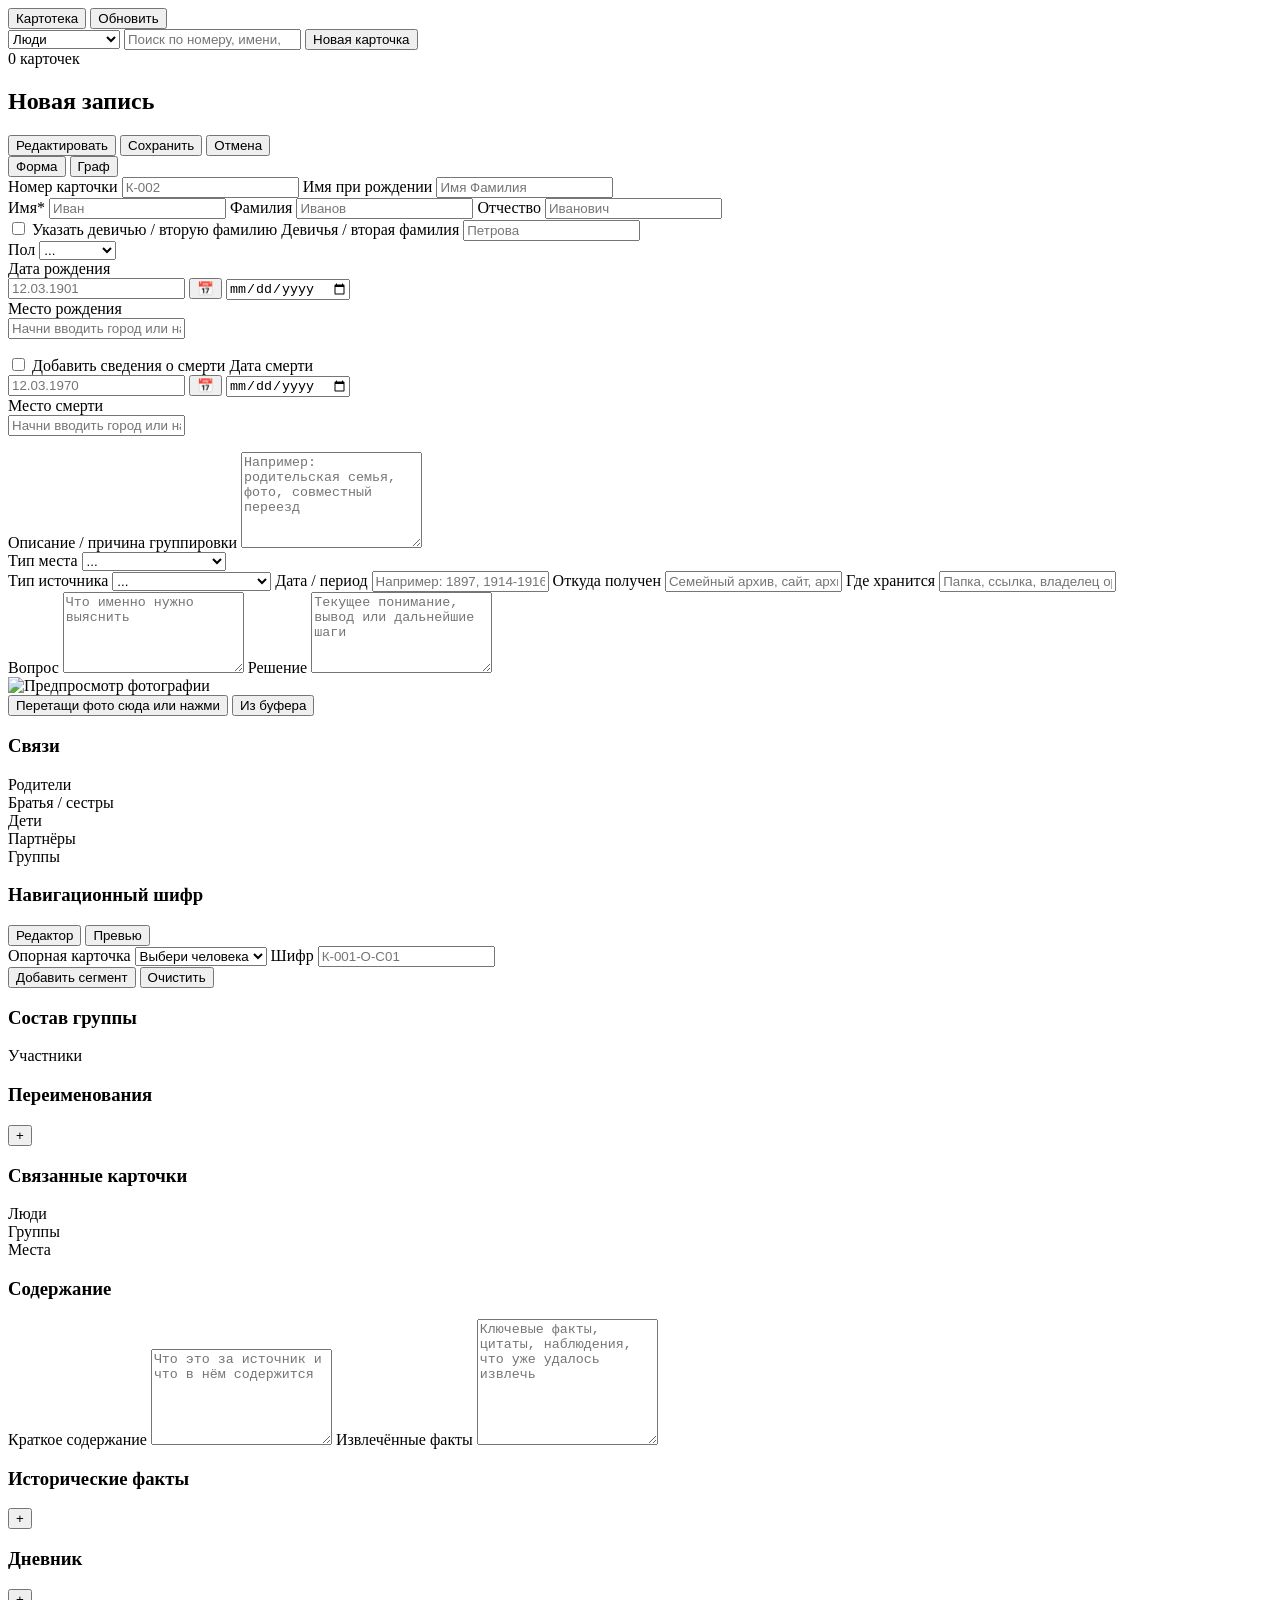
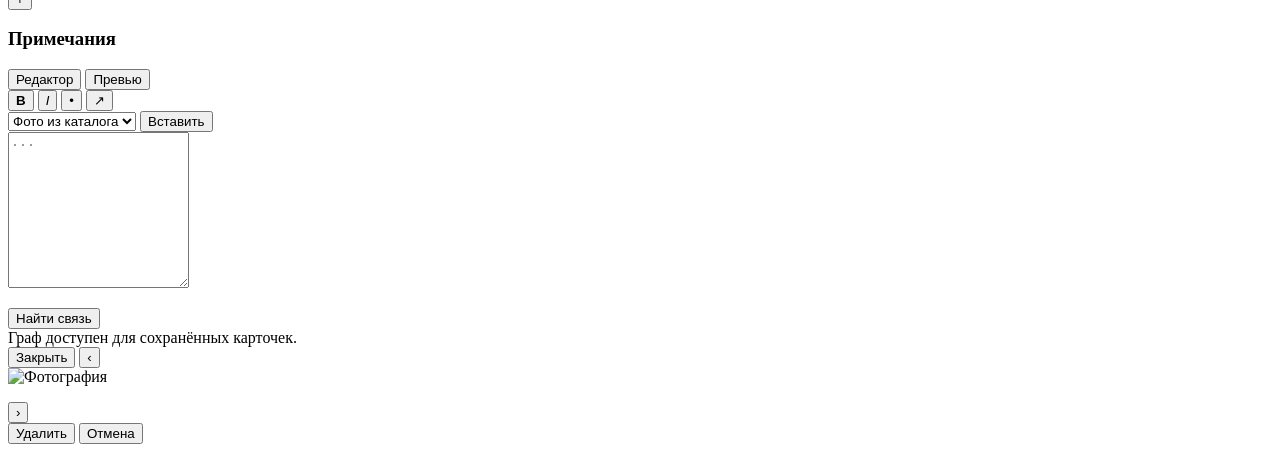
==== static/index.html @ 5f5a1e51 "refactor(server): split monolith into server package, rename gui to static, add pipenv Split the 318" ====
<!DOCTYPE html>
<html lang="ru">
  <head>
    <meta charset="UTF-8" />
    <meta name="viewport" content="width=device-width, initial-scale=1.0" />
    <title>Family Tree GUI</title>
    <link rel="stylesheet" href="/styles.css" />
  </head>
  <body>
    <main class="workspace">
      <aside class="sidebar">
        <div class="sidebar-header">
          <button class="sidebar-title" id="home-button" type="button">Картотека</button>
          <button class="button button-secondary small" id="refresh-button" type="button">Обновить</button>
        </div>

        <div class="sidebar-toolbar">
          <label class="search-field search-field-select">
            <select id="card-filter-select" aria-label="Фильтр карточек">
              <option value="person" selected>Люди</option>
              <option value="all">Все карточки</option>
              <option value="group">Группы</option>
              <option value="place">Места</option>
              <option value="source">Источники</option>
              <option value="research">Исследования</option>
            </select>
          </label>
          <label class="search-field">
            <input id="search-input" type="search" placeholder="Поиск по номеру, имени, пути" />
          </label>
          <button class="button button-primary" id="new-card-button" type="button">Новая карточка</button>
        </div>

        <div class="sidebar-count" id="card-count">0 карточек</div>

        <ul id="card-list" class="nav-list"></ul>
      </aside>

      <section class="editor">
        <div class="editor-topbar">
          <h2 id="mode-title">Новая запись</h2>
          <div class="topbar-controls">
            <button class="button button-secondary is-hidden" id="edit-button" type="button">Редактировать</button>
            <button class="button button-primary" id="submit-button" type="submit" form="card-form">Сохранить</button>
            <button class="button button-secondary small" id="cancel-button" type="button">Отмена</button>
            <div class="segmented" role="tablist" aria-label="Режим просмотра карточки">
              <button class="segmented-button is-active" data-editor-view="form" type="button">Форма</button>
              <button class="segmented-button" data-editor-view="graph" type="button">Граф</button>
            </div>
          </div>
        </div>

        <section class="editor-panel" id="form-panel">
          <form id="card-form" class="card-form">
            <input type="hidden" name="cardType" value="person" />
            <input type="hidden" name="editDirectory" value="" />
            <input type="hidden" name="mainPhoto" value="" />

            <section class="form-block form-block-hero">
              <div class="hero-grid">
                <div class="hero-main">
                  <div class="form-row form-row-primary">
                    <label class="field field-muted card-number-field">
                      <span>Номер карточки</span>
                      <input name="cardNumber" placeholder="К-002" required />
                    </label>
                    <label class="field wide" id="primary-name-field">
                      <span id="primary-name-label">Имя при рождении</span>
                      <input name="primaryName" placeholder="Имя Фамилия" />
                    </label>
                  </div>

                  <div class="form-row person-name-fields" data-type-section="person">
                    <label class="field">
                      <span>Имя*</span>
                      <input name="givenName" placeholder="Иван" />
                    </label>
                    <label class="field">
                      <span>Фамилия</span>
                      <input name="surname" placeholder="Иванов" />
                    </label>
                    <label class="field">
                      <span>Отчество</span>
                      <input name="patronymic" placeholder="Иванович" />
                    </label>
                  </div>

                  <div class="person-maiden-block" data-type-section="person">
                    <label class="checkbox-field">
                      <input type="checkbox" id="maiden-toggle" />
                      <span>Указать девичью / вторую фамилию</span>
                    </label>
                    <label class="field is-hidden" id="maiden-name-field">
                      <span>Девичья / вторая фамилия</span>
                      <input name="maidenName" placeholder="Петрова" />
                    </label>
                  </div>

                  <label class="field">
                    <span>Пол</span>
                    <select name="sex">
                      <option value="">...</option>
                      <option value="мужской">Мужской</option>
                      <option value="женский">Женский</option>
                    </select>
                  </label>

                  <div class="hero-person-fields" data-type-section="person">
                    <label class="field">
                      <span>Дата рождения</span>
                      <div class="date-field" data-date-field>
                        <input name="birthDate" class="date-text-input" placeholder="12.03.1901" inputmode="numeric" autocomplete="off" />
                        <button type="button" class="date-calendar-button" data-date-picker="birthDate" aria-label="Выбрать дату в календаре" title="Календарь">📅</button>
                        <input type="date" class="date-native-input" data-date-native="birthDate" tabindex="-1" aria-hidden="true" />
                      </div>
                    </label>

                    <label class="field">
                      <span>Место рождения</span>
                      <div class="place-field-stack">
                        <input name="birthPlace" type="hidden" />
                        <div class="place-reference-slot" data-place-reference="birthPlace"></div>
                        <div class="place-combobox" data-place-combobox="birthPlace">
                          <input
                            type="text"
                            class="place-search-input"
                            data-place-search="birthPlace"
                            placeholder="Начни вводить город или название места"
                            autocomplete="off"
                          />
                          <div class="place-suggest-hint" data-place-hint="birthPlace"></div>
                          <ul class="place-suggestions is-hidden" data-place-suggestions="birthPlace"></ul>
                        </div>
                      </div>
                    </label>
                    <div class="person-death-block" data-type-section="person">
                      <label class="checkbox-field">
                        <input type="checkbox" id="death-toggle" />
                        <span>Добавить сведения о смерти</span>
                      </label>
                      <label class="field is-hidden" id="death-date-field">
                        <span>Дата смерти</span>
                        <div class="date-field" data-date-field>
                          <input name="deathDate" class="date-text-input" placeholder="12.03.1970" inputmode="numeric" autocomplete="off" />
                          <button type="button" class="date-calendar-button" data-date-picker="deathDate" aria-label="Выбрать дату в календаре" title="Календарь">📅</button>
                          <input type="date" class="date-native-input" data-date-native="deathDate" tabindex="-1" aria-hidden="true" />
                        </div>
                      </label>
                      <label class="field is-hidden" id="death-place-field">
                        <span>Место смерти</span>
                        <div class="place-field-stack">
                          <input name="deathPlace" type="hidden" />
                          <div class="place-reference-slot" data-place-reference="deathPlace"></div>
                          <div class="place-combobox" data-place-combobox="deathPlace">
                            <input
                              type="text"
                              class="place-search-input"
                              data-place-search="deathPlace"
                              placeholder="Начни вводить город или название места"
                              autocomplete="off"
                            />
                            <div class="place-suggest-hint" data-place-hint="deathPlace"></div>
                            <ul class="place-suggestions is-hidden" data-place-suggestions="deathPlace"></ul>
                          </div>
                        </div>
                      </label>
                    </div>
                  </div>

                  <div class="hero-group-fields is-hidden" data-type-section="group">
                    <label class="field">
                      <span>Описание / причина группировки</span>
                      <textarea
                        name="groupDescription"
                        rows="6"
                        placeholder="Например: родительская семья, фото, совместный переезд"
                      ></textarea>
                    </label>
                  </div>

                  <div class="hero-place-fields is-hidden" data-type-section="place">
                    <label class="field">
                      <span>Тип места</span>
                      <select name="placeType">
                        <option value="">...</option>
                        <option value="Населённый пункт">Населённый пункт</option>
                        <option value="Учебное заведение">Учебное заведение</option>
                        <option value="Место работы">Место работы</option>
                      </select>
                    </label>
                  </div>

                  <div class="hero-source-fields is-hidden" data-type-section="source">
                    <label class="field">
                      <span>Тип источника</span>
                      <select name="sourceType">
                        <option value="">...</option>
                        <option value="Документ">Документ</option>
                        <option value="Фотография">Фотография</option>
                        <option value="Ссылка">Ссылка</option>
                        <option value="Устное свидетельство">Устное свидетельство</option>
                        <option value="Архивная запись">Архивная запись</option>
                      </select>
                    </label>
                    <label class="field">
                      <span>Дата / период</span>
                      <input name="sourceDate" placeholder="Например: 1897, 1914-1916, около 1920" />
                    </label>
                    <label class="field">
                      <span>Откуда получен</span>
                      <input name="sourceOrigin" placeholder="Семейный архив, сайт, архив, устный рассказ" />
                    </label>
                    <label class="field">
                      <span>Где хранится</span>
                      <input name="sourceStorage" placeholder="Папка, ссылка, владелец оригинала, архивный шифр" />
                    </label>
                  </div>

                  <div class="hero-research-fields is-hidden" data-type-section="research">
                    <label class="field">
                      <span>Вопрос</span>
                      <textarea
                        name="researchQuestion"
                        rows="5"
                        placeholder="Что именно нужно выяснить"
                      ></textarea>
                    </label>
                    <label class="field">
                      <span>Решение</span>
                      <textarea
                        name="researchSolution"
                        rows="5"
                        placeholder="Текущее понимание, вывод или дальнейшие шаги"
                      ></textarea>
                    </label>
                  </div>
                </div>

                <div class="hero-photos" data-type-section="person,group,place,source">
                  <div class="photo-preview is-empty" id="photo-preview">
                    <img id="photo-preview-image" alt="Предпросмотр фотографии" />
                  </div>
                  <div class="photo-upload">
                    <input id="photo-file-input" type="file" accept="image/*" hidden multiple />
                    <div class="photo-upload-actions">
                      <button class="photo-dropzone" id="photo-dropzone" type="button">
                        <span id="photo-dropzone-text">Перетащи фото сюда или нажми</span>
                      </button>
                      <button class="button button-secondary small" id="photo-paste-button" type="button">Из буфера</button>
                    </div>
                    <div class="photo-gallery" id="photo-gallery"></div>
                  </div>
                </div>
              </div>
            </section>

            <section class="form-block" data-type-section="person">
              <div class="block-header">
                <h3>Связи</h3>
              </div>
              <div class="form-row">
                <label class="field">
                  <div class="field-head">
                    <span>Родители</span>
                    <div class="relation-picker" data-picker-target="parents" data-picker-type="person"></div>
                  </div>
                  <input type="hidden" name="parents" />
                  <div class="relation-list" data-relation-list="parents"></div>
                </label>
                <label class="field">
                  <div class="field-head">
                    <span>Братья / сестры</span>
                    <div class="relation-picker" data-picker-target="siblings" data-picker-type="person"></div>
                  </div>
                  <input type="hidden" name="siblings" />
                  <div class="relation-list" data-relation-list="siblings"></div>
                </label>
                <label class="field">
                  <div class="field-head">
                    <span>Дети</span>
                    <div class="relation-picker" data-picker-target="children" data-picker-type="person"></div>
                  </div>
                  <input type="hidden" name="children" />
                  <div class="relation-list" data-relation-list="children"></div>
                </label>
                <label class="field">
                  <div class="field-head">
                    <span>Партнёры</span>
                    <div class="relation-picker" data-picker-target="partners" data-picker-type="person"></div>
                  </div>
                  <input type="hidden" name="partners" />
                  <div class="relation-list" data-relation-list="partners"></div>
                </label>
                <label class="field">
                  <div class="field-head">
                    <span>Группы</span>
                    <div class="relation-picker" data-picker-target="groups" data-picker-type="group"></div>
                  </div>
                  <input type="hidden" name="groups" />
                  <div class="relation-list" data-relation-list="groups"></div>
                </label>
              </div>
            </section>

            <section class="form-block" data-type-section="person">
              <div class="block-header">
                <h3>Навигационный шифр</h3>
                <div class="segmented" role="tablist" aria-label="Режим навигационного шифра">
                  <button class="segmented-button is-active" data-nav-mode="edit" type="button">Редактор</button>
                  <button class="segmented-button" data-nav-mode="read" type="button">Превью</button>
                </div>
              </div>
              <div class="nav-code-read" id="navigation-code-read"></div>
              <div class="form-column is-hidden" id="navigation-code-compose">
                <label class="field">
                  <span>Опорная карточка</span>
                  <select id="navigation-code-anchor" class="picker-select">
                    <option value="">Выбери человека</option>
                  </select>
                </label>
                <label class="field">
                  <span>Шифр</span>
                  <input name="navigationCode" id="navigation-code-input" placeholder="К-001-О-С01" />
                </label>
                <div class="nav-code-editor" id="navigation-code-editor"></div>
                <div class="nav-code-actions">
                  <button class="button button-secondary small" id="nav-code-add-segment" type="button">Добавить сегмент</button>
                  <button class="button button-secondary small" id="nav-code-clear" type="button">Очистить</button>
                </div>
              </div>
            </section>

            <section class="form-block is-hidden" data-type-section="group">
              <div class="block-header">
                <h3>Состав группы</h3>
              </div>
              <div class="form-column">
                <label class="field">
                  <div class="field-head">
                    <span>Участники</span>
                    <div class="relation-picker" data-picker-target="participants" data-picker-type="person"></div>
                  </div>
                  <input type="hidden" name="participants" />
                  <div class="relation-list" data-relation-list="participants"></div>
                </label>
              </div>
            </section>

            <section class="form-block is-hidden" data-type-section="place">
              <div class="block-header">
                <h3>Переименования</h3>
                <button class="button button-secondary small icon-button" id="add-rename-button" type="button" aria-label="Добавить переименование">+</button>
              </div>
              <input type="hidden" name="renameHistory" value="[]" />
              <div class="facts-table" id="rename-table"></div>
            </section>

            <section class="form-block is-hidden" data-type-section="source">
              <div class="block-header">
                <h3>Связанные карточки</h3>
              </div>
              <div class="form-row">
                <label class="field">
                  <div class="field-head">
                    <span>Люди</span>
                    <div class="relation-picker" data-picker-target="sourcePeople" data-picker-type="person"></div>
                  </div>
                  <input type="hidden" name="sourcePeople" />
                  <div class="relation-list" data-relation-list="sourcePeople"></div>
                </label>
                <label class="field">
                  <div class="field-head">
                    <span>Группы</span>
                    <div class="relation-picker" data-picker-target="sourceGroups" data-picker-type="group"></div>
                  </div>
                  <input type="hidden" name="sourceGroups" />
                  <div class="relation-list" data-relation-list="sourceGroups"></div>
                </label>
                <label class="field">
                  <div class="field-head">
                    <span>Места</span>
                    <div class="relation-picker" data-picker-target="sourcePlaces" data-picker-type="place"></div>
                  </div>
                  <input type="hidden" name="sourcePlaces" />
                  <div class="relation-list" data-relation-list="sourcePlaces"></div>
                </label>
              </div>
            </section>

            <section class="form-block is-hidden" data-type-section="source">
              <div class="block-header">
                <h3>Содержание</h3>
              </div>
              <div class="form-column">
                <label class="field">
                  <span>Краткое содержание</span>
                  <textarea name="sourceSummary" rows="6" placeholder="Что это за источник и что в нём содержится"></textarea>
                </label>
                <label class="field">
                  <span>Извлечённые факты</span>
                  <textarea name="sourceExtracts" rows="8" placeholder="Ключевые факты, цитаты, наблюдения, что уже удалось извлечь"></textarea>
                </label>
              </div>
            </section>

            <section class="form-block" data-type-section="person,group">
              <div class="block-header">
                <h3>Исторические факты</h3>
                <button class="button button-secondary small icon-button" id="add-fact-button" type="button" aria-label="Добавить факт">+</button>
              </div>
              <input type="hidden" name="facts" value="[]" />
              <div class="facts-table" id="facts-table"></div>
            </section>

            <section class="form-block is-hidden" data-type-section="research">
              <div class="block-header">
                <h3>Дневник</h3>
                <button class="button button-secondary small icon-button" id="add-research-entry-button" type="button" aria-label="Добавить запись дневника">+</button>
              </div>
              <input type="hidden" name="researchJournal" value="[]" />
              <div class="facts-table" id="research-journal-table"></div>
            </section>

            <section class="form-block" data-type-section="person,group,place,source">
              <div class="block-header">
                <h3>Примечания</h3>
                <div class="segmented" role="tablist" aria-label="Режим примечаний">
                  <button class="segmented-button is-active" data-notes-mode="editor" type="button">Редактор</button>
                  <button class="segmented-button" data-notes-mode="preview" type="button">Превью</button>
                </div>
              </div>
              <div class="notes-toolbar is-hidden" id="notes-toolbar">
                <button class="button button-secondary small icon-button" id="notes-bold" type="button" aria-label="Жирный текст"><strong>B</strong></button>
                <button class="button button-secondary small icon-button" id="notes-italic" type="button" aria-label="Курсив"><em>I</em></button>
                <button class="button button-secondary small icon-button" id="notes-list" type="button" aria-label="Маркированный список">•</button>
                <button class="button button-secondary small icon-button" id="notes-link" type="button" aria-label="Ссылка">↗</button>
                <div class="notes-photo-tools">
                  <select id="notes-photo-select" class="picker-select is-empty">
                    <option value="">Фото из каталога</option>
                  </select>
                  <button class="button button-secondary small" id="notes-photo-insert" type="button">Вставить</button>
                </div>
              </div>
              <div class="notes-panel is-hidden" id="notes-editor-panel">
                <label class="field">
                  <textarea name="notes" id="notes-input" rows="10" placeholder="..." ></textarea>
                </label>
              </div>
              <div class="notes-preview" id="notes-preview"></div>
            </section>
            <p id="status" class="status" aria-live="polite"></p>
          </form>
        </section>

        <section class="editor-panel graph-panel is-hidden" id="graph-panel">
          <div class="graph-panel-actions">
            <button class="button button-primary" id="nav-lookup-open" type="button">Найти связь</button>
          </div>
          <div class="graph-canvas-wrap">
            <div class="graph-empty" id="graph-empty">Граф доступен для сохранённых карточек.</div>
            <div class="graph-canvas is-hidden" id="graph-canvas"></div>
          </div>
        </section>
      </section>
    </main>

    <div class="lightbox is-hidden" id="lightbox">
      <button class="lightbox-close" id="lightbox-close" type="button">Закрыть</button>
      <button class="lightbox-nav lightbox-prev" id="lightbox-prev" type="button">‹</button>
      <div class="lightbox-stage">
        <img id="lightbox-image" alt="Фотография" />
        <p class="lightbox-caption" id="lightbox-caption"></p>
      </div>
      <button class="lightbox-nav lightbox-next" id="lightbox-next" type="button">›</button>
    </div>

    <dialog class="type-dialog" id="new-card-type-dialog">
      <form method="dialog" class="type-dialog-card">
        <div class="type-dialog-head">
          <h3>Новая карточка</h3>
          <button class="button button-secondary small" type="submit" value="cancel">Отмена</button>
        </div>
        <p class="type-dialog-text">Выбери тип карточки для создания.</p>
        <div class="type-dialog-grid">
          <button class="type-dialog-option" type="submit" value="person">
            <span class="type-dialog-icon" aria-hidden="true">◉</span>
            <span>Человек</span>
          </button>
          <button class="type-dialog-option" type="submit" value="group">
            <span class="type-dialog-icon" aria-hidden="true">◎</span>
            <span>Группа</span>
          </button>
          <button class="type-dialog-option" type="submit" value="place">
            <span class="type-dialog-icon" aria-hidden="true">⌂</span>
            <span>Место</span>
          </button>
          <button class="type-dialog-option" type="submit" value="source">
            <span class="type-dialog-icon" aria-hidden="true">✦</span>
            <span>Источник</span>
          </button>
          <button class="type-dialog-option" type="submit" value="research">
            <span class="type-dialog-icon" aria-hidden="true">✎</span>
            <span>Исследование</span>
          </button>
        </div>
      </form>
    </dialog>

    <div class="context-menu is-hidden" id="card-context-menu" role="menu">
      <button class="context-menu-item context-menu-danger" type="button" data-context-action="delete" role="menuitem">Удалить</button>
      <button class="context-menu-item" type="button" data-context-action="cancel" role="menuitem">Отмена</button>
    </div>

    <dialog class="type-dialog" id="delete-card-dialog">
      <form method="dialog" class="type-dialog-card">
        <div class="type-dialog-head">
          <h3>Удаление карточки</h3>
        </div>
        <p class="type-dialog-text">Удалить карточку «<span id="delete-card-name"></span>»? Действие необратимо.</p>
        <div class="type-dialog-actions">
          <button class="button button-secondary" type="submit" value="cancel">Отмена</button>
          <button class="button button-danger" id="delete-card-confirm" type="submit" value="delete">Удалить</button>
        </div>
      </form>
    </dialog>

    <dialog class="type-dialog nav-lookup-dialog" id="nav-lookup-dialog">
      <div class="type-dialog-card nav-lookup-dialog-card">
        <div class="type-dialog-head nav-lookup-head">
          <div>
            <h3>Найти связь между людьми</h3>
            <p class="type-dialog-text">Выбери две карточки людей и посмотри маршрут между ними. Шифр остаётся вспомогательным представлением.</p>
          </div>
          <button class="button button-secondary small" id="nav-lookup-close" type="button">Закрыть</button>
        </div>
        <div class="graph-tool-row nav-lookup-row">
          <label class="field">
            <span>От карточки</span>
            <select id="nav-code-from" class="picker-select">
              <option value="">Выбери человека</option>
            </select>
          </label>
          <label class="field">
            <span>К карточке</span>
            <select id="nav-code-to" class="picker-select">
              <option value="">Выбери человека</option>
            </select>
          </label>
          <button class="button button-primary" id="nav-code-build" type="button">Построить</button>
        </div>
        <div class="graph-tool-results nav-lookup-results" id="nav-code-results">
          <p class="graph-tool-hint">Маршрут строится по текущим связям людей и не записывается в карточку.</p>
        </div>
      </div>
    </dialog>

    <!-- Сторонние библиотеки (UMD, создают глобальные переменные — грузятся до модулей GUI). -->
    <script src="/js/vendor/dagre.min.js" defer></script>

    <!-- Модули GUI. Порядок важен: dom-and-state.js создаёт общие переменные, main.js стартует приложение. -->
    <script src="/js/dom-and-state.js" defer></script>
    <script src="/js/navigation-code.js" defer></script>
    <script src="/js/helpers.js" defer></script>
    <script src="/js/navigation-lookup.js" defer></script>
    <script src="/js/facts-tables.js" defer></script>
    <script src="/js/graph.js" defer></script>
    <script src="/js/photos.js" defer></script>
    <script src="/js/editor.js" defer></script>
    <script src="/js/relations.js" defer></script>
    <script src="/js/card-actions.js" defer></script>
    <script src="/js/form-fields.js" defer></script>
    <script src="/js/main.js" defer></script>
  </body>
</html>
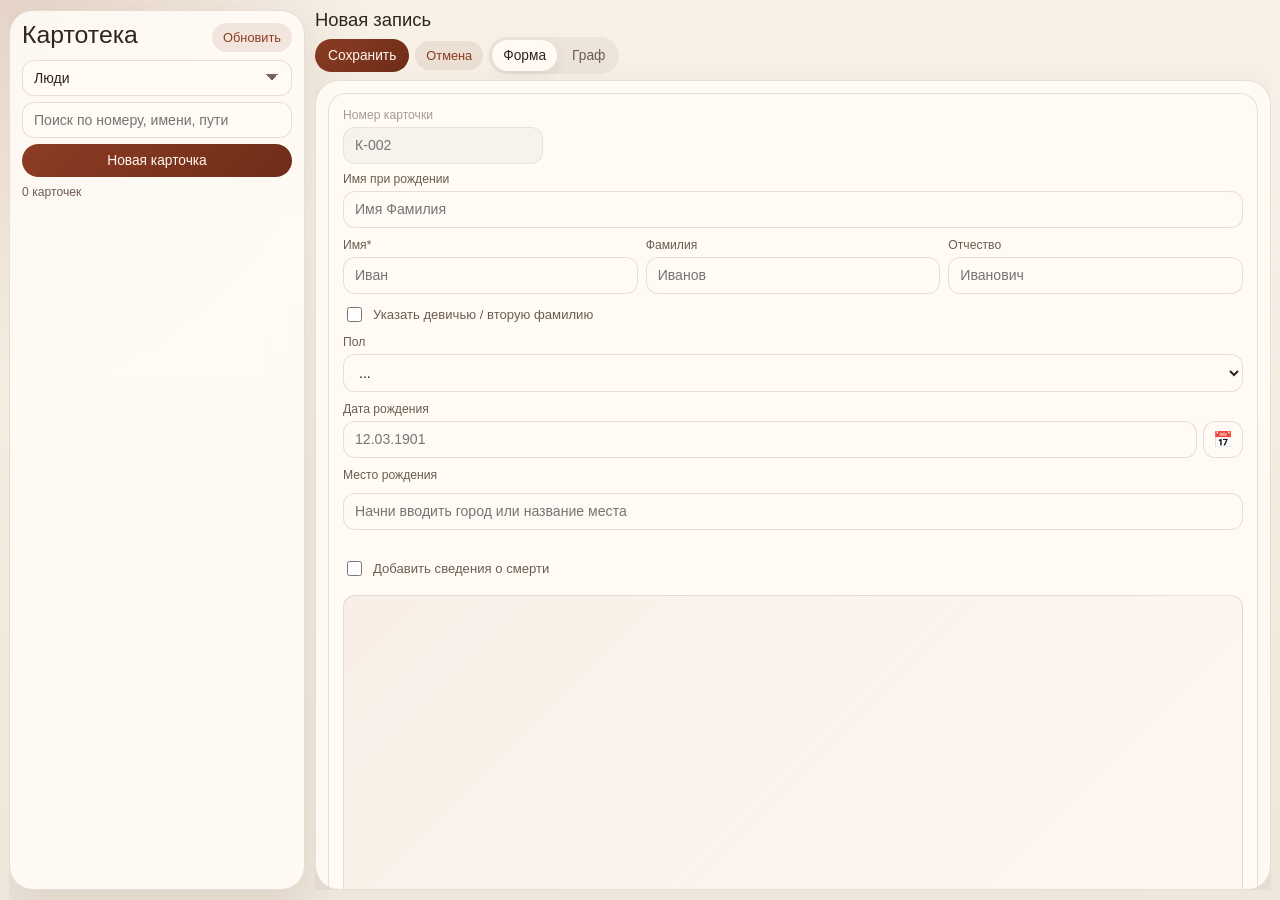
==== commit 0c01d005: "refactor(server): migrate web layer from stdlib http.server to FastAPI/uvicorn Replace the hand-roll" ====
--- a/static/index.html
+++ b/static/index.html
@@ -3,8 +3,9 @@
   <head>
     <meta charset="UTF-8" />
     <meta name="viewport" content="width=device-width, initial-scale=1.0" />
-    <title>Family Tree GUI</title>
-    <link rel="stylesheet" href="/styles.css" />
+    <title>Family Tree</title>
+    <link rel="stylesheet" href="styles.css" />
+    <link rel="icon" href="favicon.ico">
   </head>
   <body>
     <main class="workspace">
--- a/static/styles.css
+++ b/static/styles.css
@@ -0,0 +1,2270 @@
+:root {
+  --bg: #efe7dc;
+  --surface: rgba(255, 251, 245, 0.9);
+  --surface-strong: #fffaf3;
+  --text: #2f251f;
+  --muted: #6d5d50;
+  --line: rgba(83, 60, 44, 0.14);
+  --accent: #8c3c24;
+  --accent-strong: #6f2d18;
+  --accent-soft: rgba(140, 60, 36, 0.1);
+  --shadow: 0 18px 42px rgba(82, 54, 34, 0.11);
+  --radius-xl: 24px;
+  --radius-lg: 18px;
+  --radius-md: 12px;
+  --sans: "SF Pro Text", "Segoe UI", "Helvetica Neue", Helvetica, Arial, sans-serif;
+  --mono: "SFMono-Regular", Consolas, "Liberation Mono", Menlo, monospace;
+}
+
+* {
+  box-sizing: border-box;
+}
+
+html,
+body {
+  height: 100%;
+}
+
+body {
+  margin: 0;
+  min-height: 100dvh;
+  background:
+    radial-gradient(circle at top left, rgba(140, 60, 36, 0.16), transparent 24%),
+    linear-gradient(180deg, #f7f1e7 0%, var(--bg) 100%);
+  color: var(--text);
+  font-family: var(--sans);
+  scrollbar-gutter: stable;
+  overflow: hidden;
+}
+
+button,
+input,
+select,
+textarea {
+  font-family: inherit;
+}
+
+.sr-only {
+  position: absolute;
+  width: 1px;
+  height: 1px;
+  padding: 0;
+  margin: -1px;
+  overflow: hidden;
+  clip: rect(0, 0, 0, 0);
+  white-space: nowrap;
+  border: 0;
+}
+
+.workspace {
+  display: grid;
+  grid-template-columns: 340px minmax(0, 1fr);
+  align-items: stretch;
+  gap: 14px;
+  width: min(1480px, calc(100vw - 24px));
+  height: 100dvh;
+  min-height: 100dvh;
+  max-height: 100dvh;
+  margin: 0 auto;
+  padding: 10px 0;
+  overflow: hidden;
+}
+
+.sidebar,
+.editor-panel {
+  background: var(--surface);
+  border: 1px solid var(--line);
+  border-radius: var(--radius-xl);
+  box-shadow: var(--shadow);
+  backdrop-filter: blur(14px);
+}
+
+.sidebar {
+  display: grid;
+  grid-template-rows: auto auto auto minmax(0, 1fr);
+  gap: 8px;
+  height: 100%;
+  min-height: 0;
+  padding: 12px;
+  overflow: hidden;
+}
+
+.editor {
+  display: grid;
+  grid-template-rows: auto minmax(0, 1fr);
+  gap: 6px;
+  height: 100%;
+  min-width: 0;
+  min-height: 0;
+  overflow: hidden;
+}
+
+.editor-panel {
+  min-height: 0;
+  padding: 12px;
+  overflow: auto;
+}
+
+.sidebar-header,
+.editor-topbar,
+.block-header {
+  display: flex;
+  justify-content: space-between;
+  align-items: flex-start;
+  gap: 12px;
+}
+
+.sidebar-title,
+.editor-topbar h2,
+.block-header h3 {
+  margin: 0;
+  font-weight: 500;
+}
+
+.sidebar-title {
+  padding: 0;
+  border: 0;
+  background: transparent;
+  color: var(--text);
+  cursor: pointer;
+  font-size: 1.55rem;
+  line-height: 1;
+  text-align: left;
+}
+
+.hint,
+.status {
+  color: var(--muted);
+}
+
+.editor-topbar h2 {
+  font-size: 1.15rem;
+  line-height: 1.05;
+}
+
+.editor-topbar {
+  position: static;
+  z-index: auto;
+  padding: 0;
+  background: transparent;
+  backdrop-filter: none;
+}
+
+.topbar-controls {
+  display: flex;
+  gap: 6px;
+  align-items: center;
+}
+
+.segmented {
+  display: inline-flex;
+  gap: 4px;
+  padding: 3px;
+  background: rgba(110, 83, 62, 0.08);
+  border-radius: 999px;
+}
+
+.segmented.compact {
+  width: 100%;
+}
+
+.segmented.compact .segmented-button {
+  flex: 1;
+}
+
+.segmented-button,
+.button,
+.nav-open {
+  border: 0;
+  cursor: pointer;
+  transition:
+    transform 120ms ease,
+    background 120ms ease,
+    color 120ms ease,
+    opacity 120ms ease;
+}
+
+.segmented-button {
+  padding: 8px 11px;
+  border-radius: 999px;
+  background: transparent;
+  color: var(--muted);
+  font-size: 0.86rem;
+}
+
+.segmented-button.is-active {
+  background: var(--surface-strong);
+  color: var(--text);
+  box-shadow: 0 3px 12px rgba(70, 46, 28, 0.08);
+}
+
+.segmented-button:disabled {
+  cursor: default;
+  opacity: 0.5;
+}
+
+.button {
+  padding: 9px 13px;
+  border-radius: 999px;
+  font-size: 0.86rem;
+}
+
+.button.small {
+  padding: 7px 11px;
+  font-size: 0.8rem;
+}
+
+.icon-button {
+  min-width: 34px;
+  padding: 0;
+  display: inline-flex;
+  align-items: center;
+  justify-content: center;
+}
+
+.button-primary {
+  background: linear-gradient(135deg, var(--accent), var(--accent-strong));
+  color: #fff8f2;
+}
+
+.button-secondary {
+  background: var(--accent-soft);
+  color: var(--accent);
+}
+
+.button:hover,
+.segmented-button:hover,
+.nav-open:hover {
+  transform: translateY(-1px);
+}
+
+.type-dialog {
+  padding: 0;
+  border: 0;
+  background: transparent;
+}
+
+.type-dialog::backdrop {
+  background: rgba(47, 37, 31, 0.34);
+  backdrop-filter: blur(4px);
+}
+
+.type-dialog-card {
+  width: min(520px, calc(100vw - 24px));
+  margin: 0;
+  padding: 18px;
+  border: 1px solid var(--line);
+  border-radius: 22px;
+  background: var(--surface-strong);
+  box-shadow: var(--shadow);
+}
+
+.type-dialog-head {
+  display: flex;
+  justify-content: space-between;
+  align-items: center;
+  gap: 12px;
+}
+
+.type-dialog-head h3 {
+  margin: 0;
+  font-size: 1.1rem;
+  font-weight: 600;
+}
+
+.type-dialog-text {
+  margin: 10px 0 0;
+  color: var(--muted);
+  font-size: 0.88rem;
+}
+
+.type-dialog-grid {
+  display: grid;
+  grid-template-columns: repeat(2, minmax(0, 1fr));
+  gap: 10px;
+  margin-top: 16px;
+}
+
+.type-dialog-actions {
+  display: flex;
+  justify-content: flex-end;
+  gap: 10px;
+  margin-top: 18px;
+}
+
+.button-danger {
+  background: linear-gradient(135deg, #e06a5a, #c8452f);
+  color: #fff8f2;
+}
+
+.context-menu {
+  position: fixed;
+  z-index: 60;
+  min-width: 160px;
+  padding: 6px;
+  display: flex;
+  flex-direction: column;
+  gap: 2px;
+  border: 1px solid var(--line);
+  border-radius: 14px;
+  background: var(--surface-strong);
+  box-shadow: var(--shadow);
+}
+
+.context-menu.is-hidden {
+  display: none;
+}
+
+.context-menu-item {
+  padding: 8px 12px;
+  border: 0;
+  border-radius: 9px;
+  background: transparent;
+  color: var(--text);
+  font: inherit;
+  text-align: left;
+  cursor: pointer;
+}
+
+.context-menu-item:hover {
+  background: var(--accent-soft);
+}
+
+.context-menu-danger {
+  color: #c8452f;
+}
+
+.context-menu-danger:hover {
+  background: rgba(200, 69, 47, 0.12);
+}
+
+.nav-lookup-dialog-card {
+  width: min(860px, calc(100vw - 24px));
+  display: grid;
+  gap: 14px;
+}
+
+.nav-lookup-head {
+  align-items: flex-start;
+}
+
+.nav-lookup-results {
+  min-height: 180px;
+  max-height: min(52dvh, 560px);
+  overflow: auto;
+  padding-right: 4px;
+}
+
+.type-dialog-option {
+  display: grid;
+  justify-items: center;
+  gap: 8px;
+  padding: 18px 14px;
+  border: 1px solid var(--line);
+  border-radius: 18px;
+  background: rgba(255, 252, 247, 0.92);
+  color: var(--text);
+  font-size: 0.92rem;
+}
+
+.type-dialog-option:hover {
+  background: rgba(140, 60, 36, 0.08);
+}
+
+.type-dialog-icon {
+  color: var(--accent);
+  font-size: 1.15rem;
+  line-height: 1;
+}
+
+.sidebar-toolbar {
+  display: grid;
+  gap: 6px;
+}
+
+.sidebar-count {
+  color: var(--muted);
+  font-size: 0.76rem;
+}
+
+.search-field input,
+.search-field select,
+.field input,
+.field textarea {
+  width: 100%;
+  border: 1px solid rgba(105, 81, 62, 0.16);
+  border-radius: var(--radius-md);
+  background: var(--surface-strong);
+  color: var(--text);
+}
+
+.search-field input,
+.search-field select {
+  padding: 9px 11px;
+  font-size: 0.88rem;
+}
+
+.search-field input:focus,
+.search-field select:focus,
+.field input:focus,
+.field textarea:focus {
+  outline: 2px solid rgba(140, 60, 36, 0.16);
+  border-color: rgba(140, 60, 36, 0.32);
+}
+
+.search-field-select select {
+  appearance: none;
+  background:
+    linear-gradient(45deg, transparent 50%, rgba(109, 93, 80, 0.92) 50%) calc(100% - 18px) calc(50% - 1px) / 7px 7px no-repeat,
+    linear-gradient(135deg, rgba(109, 93, 80, 0.92) 50%, transparent 50%) calc(100% - 13px) calc(50% - 1px) / 7px 7px no-repeat,
+    var(--surface-strong);
+  padding-right: 34px;
+}
+
+.nav-list {
+  list-style: none;
+  padding: 0;
+  margin: 0;
+  display: flex;
+  flex-direction: column;
+  gap: 5px;
+  min-height: 0;
+  overflow: auto;
+  align-items: stretch;
+}
+
+.nav-item {
+  flex: 0 0 auto;
+  border: 1px solid var(--line);
+  border-radius: var(--radius-lg);
+  background: rgba(255, 252, 247, 0.9);
+  overflow: hidden;
+}
+
+.nav-item.is-active {
+  border-color: rgba(140, 60, 36, 0.28);
+  background: rgba(140, 60, 36, 0.08);
+}
+
+.nav-open {
+  width: 100%;
+  display: block;
+  padding: 8px 10px;
+  min-height: 38px;
+  background: transparent;
+  text-align: left;
+}
+
+.nav-item-head {
+  display: grid;
+  grid-template-columns: 20px minmax(0, 1fr);
+  gap: 8px;
+  align-items: center;
+}
+
+.nav-item-icon {
+  display: inline-flex;
+  align-items: center;
+  justify-content: center;
+  width: 20px;
+  height: 20px;
+  color: var(--accent);
+  font-size: 0.88rem;
+  line-height: 1;
+}
+
+.nav-item-title {
+  margin: 0;
+  color: var(--text);
+  font-size: 0.88rem;
+  line-height: 1.15;
+  white-space: nowrap;
+  overflow: hidden;
+  text-overflow: ellipsis;
+}
+
+.nav-item-badge {
+  color: var(--muted);
+  font-size: 0.7rem;
+  white-space: nowrap;
+}
+
+.card-form {
+  display: grid;
+  gap: 8px;
+}
+
+.graph-panel {
+  position: relative;
+  display: flex;
+  flex-direction: column;
+  min-height: 0;
+  overflow: hidden;
+}
+
+.graph-panel-actions {
+  position: absolute;
+  top: 18px;
+  right: 18px;
+  z-index: 3;
+}
+
+.graph-tool {
+  display: grid;
+  gap: 10px;
+  padding: 12px;
+  border: 1px solid var(--line);
+  border-radius: var(--radius-lg);
+  background: rgba(255, 251, 245, 0.82);
+}
+
+.graph-tool-row {
+  display: grid;
+  grid-template-columns: minmax(0, 1fr) minmax(0, 1fr) auto;
+  gap: 8px;
+  align-items: end;
+}
+
+.graph-tool-results {
+  display: grid;
+  gap: 6px;
+}
+
+.graph-tool-hint,
+.graph-tool-empty {
+  margin: 0;
+  color: var(--muted);
+  font-size: 0.82rem;
+}
+
+.graph-code-list {
+  display: grid;
+  gap: 6px;
+}
+
+.graph-code-item {
+  display: grid;
+  grid-template-columns: minmax(0, 1fr) auto;
+  gap: 8px;
+  align-items: start;
+  padding: 9px 11px;
+  border: 1px solid var(--line);
+  border-radius: 12px;
+  background: rgba(255, 252, 247, 0.92);
+}
+
+.graph-code-main {
+  display: grid;
+  gap: 8px;
+}
+
+.graph-code-value {
+  margin: 0;
+  font-family: var(--mono);
+  font-size: 0.88rem;
+  color: var(--text);
+  overflow: hidden;
+  text-overflow: ellipsis;
+  white-space: nowrap;
+}
+
+.graph-code-meta {
+  margin: 0;
+  color: var(--muted);
+  font-size: 0.76rem;
+}
+
+.graph-route-list {
+  display: grid;
+  gap: 6px;
+}
+
+.graph-route-card {
+  display: grid;
+  gap: 4px;
+  width: 100%;
+  padding: 8px 10px;
+  border: 1px solid rgba(83, 60, 44, 0.12);
+  border-radius: 10px;
+  background: rgba(255, 250, 243, 0.76);
+  text-align: left;
+}
+
+.graph-route-card.is-button {
+  appearance: none;
+  cursor: pointer;
+  font: inherit;
+}
+
+.graph-route-card.is-button:hover {
+  border-color: rgba(140, 60, 36, 0.28);
+  background: rgba(140, 60, 36, 0.08);
+}
+
+.graph-route-arrow {
+  color: var(--muted);
+  font-size: 0.78rem;
+  text-align: center;
+}
+
+.graph-route-number {
+  color: var(--accent);
+  font-size: 0.72rem;
+  font-weight: 700;
+}
+
+.graph-route-title {
+  color: var(--text);
+  font-size: 0.86rem;
+  line-height: 1.2;
+}
+
+.graph-route-subtitle {
+  color: var(--muted);
+  font-size: 0.74rem;
+  line-height: 1.2;
+}
+
+.graph-canvas-wrap {
+  position: relative;
+  flex: 1;
+  min-height: 0;
+  border: 1px solid var(--line);
+  border-radius: var(--radius-lg);
+  background:
+    linear-gradient(180deg, rgba(255, 255, 255, 0.38), rgba(255, 255, 255, 0.18)),
+    rgba(255, 251, 245, 0.82);
+  overflow: hidden;
+}
+
+.graph-canvas-wrap.is-panning {
+  cursor: grabbing;
+}
+
+.graph-empty {
+  display: flex;
+  align-items: center;
+  justify-content: center;
+  min-height: 560px;
+  padding: 24px;
+  color: var(--muted);
+  font-size: 0.92rem;
+  text-align: center;
+}
+
+.graph-canvas {
+  position: relative;
+  min-height: 560px;
+  transform-origin: 0 0;
+}
+
+.graph-svg {
+  position: absolute;
+  inset: 0;
+  pointer-events: none;
+}
+
+.graph-edge {
+  fill: none;
+  stroke: rgba(140, 60, 36, 0.32);
+  stroke-width: 2;
+  stroke-linecap: round;
+  stroke-linejoin: round;
+}
+
+.graph-lane-label {
+  position: absolute;
+  color: rgba(109, 93, 80, 0.72);
+  font-size: 0.72rem;
+  letter-spacing: 0.04em;
+  text-transform: uppercase;
+}
+
+.graph-node {
+  position: absolute;
+  display: block;
+  width: 250px;
+  min-height: 100px;
+  padding: 12px 14px;
+  border: 1px solid var(--line);
+  border-radius: 16px;
+  background: rgba(255, 252, 247, 0.96);
+  box-shadow: 0 10px 26px rgba(82, 54, 34, 0.08);
+  text-align: left;
+  cursor: pointer;
+}
+
+.graph-node-layout {
+  display: grid;
+  grid-template-columns: 52px minmax(0, 1fr);
+  gap: 10px;
+  align-items: center;
+}
+
+.graph-node-copy {
+  display: grid;
+  gap: 4px;
+  min-width: 0;
+}
+
+.graph-node-photo {
+  width: 52px;
+  height: 52px;
+  border-radius: 12px;
+  object-fit: cover;
+  background: rgba(109, 93, 80, 0.08);
+}
+
+.graph-node-photo-placeholder {
+  display: block;
+  border: 1px dashed rgba(109, 93, 80, 0.18);
+}
+
+.graph-node:hover {
+  transform: translateY(-1px);
+}
+
+.graph-node.is-center {
+  border-color: rgba(140, 60, 36, 0.28);
+  background: linear-gradient(180deg, rgba(140, 60, 36, 0.12), rgba(255, 252, 247, 0.98));
+}
+
+.graph-node.is-group {
+  background: linear-gradient(180deg, rgba(109, 93, 80, 0.08), rgba(255, 252, 247, 0.96));
+}
+
+.graph-node-number {
+  color: var(--accent);
+  font-size: 0.74rem;
+  font-weight: 700;
+  letter-spacing: 0.04em;
+  text-transform: uppercase;
+}
+
+.graph-node-title {
+  font-size: 0.94rem;
+  font-weight: 600;
+  line-height: 1.2;
+  color: var(--text);
+}
+
+.graph-node-meta {
+  color: var(--muted);
+  font-size: 0.78rem;
+  line-height: 1.2;
+}
+
+.form-block {
+  display: grid;
+  gap: 7px;
+  padding: 10px;
+  border: 1px solid var(--line);
+  border-radius: var(--radius-lg);
+  background: rgba(255, 251, 245, 0.82);
+}
+
+.form-row {
+  display: grid;
+  grid-template-columns: repeat(2, minmax(0, 1fr));
+  gap: 8px;
+}
+
+.form-row-primary {
+  grid-template-columns: 1fr;
+}
+
+.form-block-hero {
+  padding: 14px;
+}
+
+.hero-grid {
+  display: grid;
+  grid-template-columns: minmax(0, 1fr) minmax(0, 1fr);
+  gap: 16px;
+  align-items: start;
+}
+
+.hero-main,
+.hero-person-fields,
+.hero-group-fields,
+.hero-place-fields,
+.hero-source-fields,
+.hero-research-fields,
+.hero-photos {
+  display: grid;
+  gap: 10px;
+}
+
+.hero-person-fields {
+  grid-template-columns: 1fr;
+}
+
+.hero-source-fields {
+  grid-template-columns: repeat(2, minmax(0, 1fr));
+}
+
+.hero-photos {
+  min-width: 0;
+}
+
+.photo-upload {
+  display: grid;
+  gap: 6px;
+}
+
+.photo-upload-actions {
+  display: grid;
+  grid-template-columns: minmax(0, 1fr) auto;
+  gap: 6px;
+  align-items: stretch;
+}
+
+.photo-dropzone {
+  display: flex;
+  align-items: center;
+  justify-content: center;
+  min-height: 42px;
+  padding: 8px 12px;
+  border: 1px dashed rgba(140, 60, 36, 0.28);
+  border-radius: var(--radius-md);
+  background: rgba(255, 251, 245, 0.72);
+  color: var(--muted);
+  text-align: center;
+}
+
+.photo-dropzone.is-dragover {
+  border-color: var(--accent);
+  background: rgba(140, 60, 36, 0.08);
+  color: var(--accent);
+}
+
+.photo-dropzone span {
+  font-size: 0.8rem;
+  line-height: 1.2;
+}
+
+.photo-preview {
+  display: flex;
+  align-items: center;
+  justify-content: center;
+  min-height: 0;
+  aspect-ratio: 4 / 3;
+  border: 1px solid var(--line);
+  border-radius: var(--radius-md);
+  overflow: hidden;
+  background:
+    linear-gradient(135deg, rgba(140, 60, 36, 0.06), rgba(255, 251, 245, 0.8)),
+    var(--surface-strong);
+  position: relative;
+}
+
+.photo-preview.is-empty::before {
+  content: "◫";
+  color: var(--muted);
+  font-size: 3rem;
+  line-height: 1;
+  opacity: 0.5;
+}
+
+.photo-preview img {
+  display: none;
+  width: 100%;
+  height: 100%;
+  object-fit: cover;
+}
+
+.photo-preview:not(.is-empty) img {
+  display: block;
+}
+
+.field select {
+  width: 100%;
+  border: 1px solid rgba(105, 81, 62, 0.16);
+  border-radius: var(--radius-md);
+  background: var(--surface-strong);
+  color: var(--text);
+  padding: 9px 11px;
+  font-size: 0.88rem;
+}
+
+.field select:focus {
+  outline: 2px solid rgba(140, 60, 36, 0.16);
+  border-color: rgba(140, 60, 36, 0.32);
+}
+
+.photo-gallery {
+  display: grid;
+  grid-auto-flow: column;
+  grid-auto-columns: 112px;
+  gap: 8px;
+  overflow-x: auto;
+  overflow-y: hidden;
+  padding-bottom: 2px;
+  scrollbar-width: thin;
+}
+
+.photo-tile {
+  display: grid;
+  gap: 4px;
+  min-width: 0;
+}
+
+.photo-thumb {
+  position: relative;
+  width: 100%;
+  aspect-ratio: 1 / 1;
+  border: 1px solid var(--line);
+  border-radius: 10px;
+  overflow: hidden;
+  background: rgba(255, 251, 245, 0.82);
+}
+
+.photo-thumb img {
+  display: block;
+  width: 100%;
+  height: 100%;
+  object-fit: cover;
+}
+
+.photo-thumb-placeholder {
+  display: flex;
+  align-items: center;
+  justify-content: center;
+  height: 100%;
+  color: var(--muted);
+  font-size: 1.7rem;
+  opacity: 0.45;
+}
+
+.photo-main-toggle {
+  position: absolute;
+  top: 6px;
+  right: 6px;
+  border: 0;
+  border-radius: 999px;
+  width: 24px;
+  height: 24px;
+  padding: 0;
+  font-size: 0.95rem;
+  line-height: 1;
+  background: rgba(255, 250, 243, 0.9);
+  color: var(--muted);
+  box-shadow: 0 2px 10px rgba(70, 46, 28, 0.08);
+}
+
+.photo-main-toggle.is-active {
+  background: var(--accent);
+  color: #fff8f2;
+}
+
+.photo-delete {
+  position: absolute;
+  left: 6px;
+  top: 6px;
+  border: 0;
+  border-radius: 999px;
+  width: 24px;
+  height: 24px;
+  padding: 0;
+  background: rgba(255, 250, 243, 0.9);
+  color: var(--accent);
+  box-shadow: 0 2px 10px rgba(70, 46, 28, 0.08);
+}
+
+.photo-open {
+  position: absolute;
+  inset: 0;
+  border: 0;
+  background: transparent;
+  cursor: pointer;
+}
+
+.photo-name {
+  margin: 0;
+  color: var(--muted);
+  font-size: 0.72rem;
+  line-height: 1.2;
+  overflow: hidden;
+  text-overflow: ellipsis;
+  white-space: nowrap;
+}
+
+.lightbox {
+  position: fixed;
+  inset: 0;
+  z-index: 50;
+  display: grid;
+  grid-template-columns: 64px minmax(0, 1fr) 64px;
+  align-items: center;
+  gap: 12px;
+  padding: 24px;
+  background: rgba(28, 22, 18, 0.88);
+  backdrop-filter: blur(10px);
+}
+
+.lightbox-stage {
+  display: grid;
+  gap: 8px;
+  justify-items: center;
+}
+
+.lightbox-stage img {
+  max-width: min(92vw, 1400px);
+  max-height: 82vh;
+  border-radius: 14px;
+  object-fit: contain;
+  background: rgba(255, 251, 245, 0.08);
+}
+
+.lightbox-caption {
+  margin: 0;
+  color: rgba(255, 248, 242, 0.86);
+  font-size: 0.9rem;
+}
+
+.lightbox-close,
+.lightbox-nav {
+  border: 0;
+  border-radius: 999px;
+  background: rgba(255, 250, 243, 0.92);
+  color: var(--accent);
+}
+
+.lightbox-close {
+  position: absolute;
+  top: 18px;
+  right: 18px;
+  padding: 10px 14px;
+}
+
+.lightbox-nav {
+  width: 52px;
+  height: 52px;
+  font-size: 2rem;
+}
+
+.form-column {
+  display: grid;
+  gap: 10px;
+}
+
+.nav-code-editor {
+  display: grid;
+  gap: 8px;
+}
+
+.nav-code-read {
+  display: grid;
+  gap: 8px;
+}
+
+.nav-code-read.is-empty {
+  color: var(--muted);
+  font-size: 0.84rem;
+}
+
+.nav-code-summary {
+  display: grid;
+  gap: 6px;
+  padding: 10px 12px;
+  border: 1px solid var(--line);
+  border-radius: var(--radius-md);
+  background: rgba(255, 252, 247, 0.92);
+}
+
+.nav-code-summary-head {
+  display: flex;
+  align-items: center;
+  justify-content: space-between;
+  gap: 10px;
+}
+
+.nav-code-summary-value {
+  margin: 0;
+  font-family: var(--mono);
+  font-size: 0.96rem;
+  color: var(--text);
+}
+
+.nav-code-summary-meta {
+  margin: 0;
+  color: var(--muted);
+  font-size: 0.78rem;
+}
+
+.nav-code-status {
+  padding: 3px 8px;
+  border-radius: 999px;
+  background: rgba(109, 93, 80, 0.08);
+  color: var(--muted);
+  font-size: 0.72rem;
+  white-space: nowrap;
+}
+
+.nav-code-status.is-ready {
+  background: rgba(45, 109, 63, 0.12);
+  color: #2d6d3f;
+}
+
+.nav-code-status.is-draft {
+  background: rgba(140, 60, 36, 0.12);
+  color: var(--accent);
+}
+
+.nav-code-read-steps {
+  display: grid;
+  gap: 6px;
+}
+
+.nav-code-read-step {
+  display: grid;
+  grid-template-columns: auto minmax(0, 1fr) auto;
+  gap: 8px;
+  align-items: center;
+  padding: 7px 10px;
+  border: 1px solid var(--line);
+  border-radius: var(--radius-md);
+  background: rgba(255, 252, 247, 0.92);
+}
+
+.nav-code-read-step-head {
+  display: inline-flex;
+  align-items: center;
+  gap: 0;
+}
+
+.nav-code-read-step-body {
+  min-width: 0;
+}
+
+.nav-code-read-step-segment {
+  font-size: 0.78rem;
+  color: var(--muted);
+  white-space: nowrap;
+}
+
+.nav-code-read-step-value,
+.nav-code-read-step-meta {
+  margin: 0;
+}
+
+.nav-code-read-step-value {
+  font-size: 0.84rem;
+  color: var(--text);
+  white-space: nowrap;
+  overflow: hidden;
+  text-overflow: ellipsis;
+}
+
+.nav-code-read-step-meta {
+  margin-top: 2px;
+  font-size: 0.74rem;
+  color: var(--muted);
+}
+
+.nav-code-editor.is-empty {
+  padding: 10px 12px;
+  border: 1px dashed var(--line);
+  border-radius: var(--radius-md);
+  color: var(--muted);
+  font-size: 0.82rem;
+  background: rgba(255, 252, 247, 0.72);
+}
+
+.nav-code-row {
+  display: grid;
+  grid-template-columns: minmax(160px, 220px);
+  gap: 8px;
+  align-items: start;
+}
+
+.nav-code-base {
+  padding: 10px 12px;
+  border: 1px solid var(--line);
+  border-radius: var(--radius-md);
+  background: rgba(255, 252, 247, 0.92);
+  font-family: var(--mono);
+  font-size: 0.88rem;
+}
+
+.nav-code-segment {
+  display: grid;
+  gap: 4px;
+}
+
+.nav-code-segment label {
+  color: var(--muted);
+  font-size: 0.72rem;
+}
+
+.nav-code-segment select,
+.nav-code-segment input {
+  width: 100%;
+  border: 1px solid rgba(105, 81, 62, 0.16);
+  border-radius: var(--radius-md);
+  background: var(--surface-strong);
+  color: var(--text);
+  padding: 9px 11px;
+  font-size: 0.84rem;
+}
+
+.nav-code-actions {
+  display: flex;
+  gap: 6px;
+  flex-wrap: wrap;
+}
+
+.nav-code-segment-list {
+  display: grid;
+  gap: 8px;
+}
+
+.nav-code-segment-row {
+  display: grid;
+  grid-template-columns: minmax(0, 1fr) minmax(120px, 160px) minmax(220px, 1.4fr) auto;
+  gap: 8px;
+  align-items: end;
+  padding: 10px;
+  border: 1px solid var(--line);
+  border-radius: var(--radius-md);
+  background: rgba(255, 252, 247, 0.9);
+}
+
+.nav-code-result {
+  display: grid;
+  gap: 3px;
+}
+
+.nav-code-result-title {
+  margin: 0;
+  color: var(--text);
+  font-size: 0.82rem;
+  font-weight: 500;
+}
+
+.nav-code-result-meta {
+  margin: 0;
+  color: var(--muted);
+  font-size: 0.74rem;
+}
+
+.nav-code-result-list {
+  margin: 0;
+  color: var(--muted);
+  font-size: 0.74rem;
+}
+
+.field {
+  display: grid;
+  gap: 5px;
+}
+
+.field-head {
+  display: flex;
+  align-items: center;
+  justify-content: space-between;
+  gap: 10px;
+}
+
+.field span {
+  color: var(--muted);
+  font-size: 0.76rem;
+}
+
+.field-head span {
+  font-size: 0.96rem;
+  font-weight: 500;
+  color: var(--text);
+}
+
+.field input,
+.field textarea {
+  padding: 9px 11px;
+  font-size: 0.88rem;
+  line-height: 1.2;
+  resize: vertical;
+}
+
+textarea[name="sourceSummary"] {
+  min-height: 140px;
+}
+
+textarea[name="sourceExtracts"] {
+  min-height: 220px;
+}
+
+.relation-picker {
+  margin-top: 0;
+  min-width: 0;
+}
+
+.relation-list {
+  display: grid;
+  gap: 5px;
+  min-height: 4px;
+}
+
+.relation-row {
+  display: grid;
+  grid-template-columns: auto minmax(0, 1fr) auto;
+  gap: 6px;
+  align-items: center;
+  padding: 6px 9px;
+  border: 1px solid var(--line);
+  border-radius: 10px;
+  background: rgba(255, 252, 247, 0.9);
+}
+
+.relation-row-controls {
+  display: inline-flex;
+  align-items: center;
+  gap: 6px;
+  justify-self: end;
+  white-space: nowrap;
+}
+
+.relation-row-index {
+  display: inline-flex;
+  align-items: center;
+  justify-content: center;
+  min-width: 42px;
+  height: 24px;
+  padding: 0 8px;
+  border-radius: 999px;
+  background: rgba(109, 93, 80, 0.08);
+  color: var(--muted);
+  font-size: 0.72rem;
+  white-space: nowrap;
+}
+
+.relation-link {
+  min-width: 0;
+  padding: 0;
+  border: 0;
+  background: transparent;
+  text-align: left;
+  cursor: pointer;
+  color: var(--text);
+  font-size: 1.8rem;
+  font-weight: 500;
+  line-height: 1.1;
+}
+
+.relation-row-text {
+  display: block;
+  min-width: 0;
+  font-size: inherit;
+  font-weight: inherit;
+  line-height: inherit;
+  white-space: nowrap;
+  overflow: hidden;
+  text-overflow: ellipsis;
+}
+
+.relation-remove {
+  border: 0;
+  background: transparent;
+  color: var(--accent);
+  cursor: pointer;
+  font-size: 0.74rem;
+  padding: 0 2px;
+}
+
+.relation-meta-toggle {
+  border: 0;
+  border-radius: 999px;
+  padding: 4px 8px;
+  background: rgba(109, 93, 80, 0.08);
+  color: var(--muted);
+  cursor: pointer;
+  font-size: 0.72rem;
+}
+
+.relation-meta-toggle.is-active {
+  background: rgba(140, 60, 36, 0.12);
+  color: var(--accent);
+}
+
+.relation-order {
+  border: 0;
+  border-radius: 999px;
+  width: 24px;
+  height: 24px;
+  padding: 0;
+  background: rgba(109, 93, 80, 0.08);
+  color: var(--muted);
+  cursor: pointer;
+  font-size: 0.72rem;
+}
+
+.relation-order:disabled {
+  opacity: 0.35;
+  cursor: default;
+}
+
+.picker-row {
+  display: grid;
+  grid-template-columns: minmax(0, 1fr);
+  gap: 6px;
+  width: 330px;
+}
+
+.picker-dropdown {
+  position: relative;
+  width: 100%;
+}
+
+.picker-select {
+  width: 100%;
+  display: flex;
+  align-items: center;
+  justify-content: space-between;
+  gap: 8px;
+  border: 1px solid rgba(105, 81, 62, 0.16);
+  border-radius: var(--radius-md);
+  background: var(--surface-strong);
+  color: var(--text);
+  padding: 9px 11px;
+  font-size: 0.76rem;
+  font-weight: 400;
+  text-align: left;
+  cursor: pointer;
+}
+
+.picker-select::placeholder {
+  color: rgba(109, 93, 80, 0.52);
+}
+
+.picker-toggle-caret {
+  flex: none;
+  font-size: 0.7rem;
+  color: var(--muted);
+}
+
+.picker-select:focus,
+.picker-select[aria-expanded="true"] {
+  outline: 2px solid rgba(140, 60, 36, 0.16);
+  border-color: rgba(140, 60, 36, 0.32);
+}
+
+.picker-menu {
+  position: absolute;
+  z-index: 40;
+  top: calc(100% + 4px);
+  left: 0;
+  right: 0;
+  margin: 0;
+  padding: 4px;
+  list-style: none;
+  /* Фиксированная высота с прокруткой внутри списка. */
+  max-height: 220px;
+  overflow-y: auto;
+  border: 1px solid var(--line);
+  border-radius: var(--radius-md);
+  background: var(--surface-strong);
+  box-shadow: var(--shadow);
+}
+
+.picker-menu.is-hidden {
+  display: none;
+}
+
+.picker-option {
+  width: 100%;
+  padding: 8px 10px;
+  border: 0;
+  border-radius: 9px;
+  background: transparent;
+  color: var(--text);
+  font-size: 0.76rem;
+  text-align: left;
+  cursor: pointer;
+}
+
+.picker-option:hover {
+  background: var(--accent-soft);
+}
+
+.picker-empty {
+  padding: 8px 10px;
+  color: var(--muted);
+  font-size: 0.76rem;
+}
+
+.toggle-link {
+  justify-self: start;
+  padding: 0;
+  border: 0;
+  background: transparent;
+  color: var(--muted);
+  font-size: 0.8rem;
+  cursor: pointer;
+}
+
+.toggle-link:hover {
+  color: var(--accent);
+}
+
+.facts-table {
+  display: grid;
+  gap: 10px;
+  min-width: 0;
+  overflow-x: auto;
+  overflow-y: hidden;
+}
+
+.facts-empty {
+  padding: 12px;
+  border: 1px dashed var(--line);
+  border-radius: var(--radius-md);
+  color: var(--muted);
+  font-size: 0.84rem;
+}
+
+.facts-grid {
+  display: grid;
+  grid-template-columns: 42px minmax(160px, 1fr) minmax(240px, 2fr) minmax(220px, 1.2fr) minmax(160px, 1fr) minmax(220px, 1fr) 42px;
+  gap: 8px;
+  align-items: start;
+  min-width: 1130px;
+}
+
+.rename-grid {
+  grid-template-columns: 42px minmax(160px, 1fr) minmax(240px, 2fr) minmax(220px, 1fr) 42px;
+  min-width: 780px;
+}
+
+.research-journal-grid {
+  grid-template-columns: 42px minmax(160px, 1fr) minmax(320px, 2fr) minmax(260px, 1.6fr) 42px;
+  min-width: 980px;
+}
+
+.facts-grid-head {
+  align-items: end;
+}
+
+.facts-grid-head > div {
+  color: var(--muted);
+  font-size: 0.82rem;
+  font-weight: 500;
+  padding: 0 2px;
+}
+
+.fact-row {
+  padding: 10px;
+  border: 1px solid var(--line);
+  border-radius: var(--radius-md);
+  background: rgba(255, 252, 247, 0.9);
+}
+
+.fact-cell,
+.fact-delete-cell,
+.fact-order {
+  display: grid;
+  height: 100%;
+  align-items: start;
+}
+
+.fact-cell > input,
+.fact-cell > textarea {
+  width: 100%;
+  align-self: start;
+  vertical-align: top;
+}
+
+.fact-cell {
+  gap: 6px;
+}
+
+.fact-source-list {
+  display: grid;
+  gap: 6px;
+}
+
+.fact-source-row {
+  display: grid;
+  grid-template-columns: minmax(0, 1fr) auto;
+  gap: 6px;
+  align-items: start;
+  padding: 7px 9px;
+  border: 1px solid var(--line);
+  border-radius: 10px;
+  background: rgba(255, 252, 247, 0.9);
+}
+
+.fact-source-open {
+  min-width: 0;
+  padding: 0;
+  border: 0;
+  background: transparent;
+  text-align: left;
+  cursor: pointer;
+  color: var(--text);
+  font-size: 0.82rem;
+  line-height: 1.25;
+}
+
+.fact-source-open:disabled {
+  cursor: default;
+  color: var(--muted);
+}
+
+.fact-source-remove {
+  border: 0;
+  background: transparent;
+  color: var(--accent);
+  cursor: pointer;
+  font-size: 0.82rem;
+  padding: 0 2px;
+}
+
+.fact-source-empty {
+  padding: 10px 12px;
+  border: 1px dashed var(--line);
+  border-radius: var(--radius-md);
+  color: var(--muted);
+  font-size: 0.82rem;
+}
+
+.fact-cell > textarea {
+  min-height: 120px;
+  resize: vertical;
+}
+
+.fact-order {
+  display: grid;
+  gap: 6px;
+  align-content: start;
+}
+
+.fact-order .icon-button,
+.fact-delete-cell .icon-button {
+  width: 100%;
+  min-height: 40px;
+}
+
+.fact-delete-cell {
+  align-content: start;
+}
+
+.place-inline-picker,
+.fact-place-picker {
+  margin-top: 6px;
+}
+
+.place-reference-slot {
+  min-height: 58px;
+}
+
+.place-reference-card {
+  display: grid;
+  grid-template-columns: minmax(0, 1fr) auto;
+  gap: 6px;
+  align-items: start;
+  padding: 8px 10px;
+  border: 1px solid var(--line);
+  border-radius: var(--radius-md);
+  background: rgba(255, 252, 247, 0.92);
+}
+
+.place-reference-card.is-empty {
+  grid-template-columns: minmax(0, 1fr);
+}
+
+.place-reference-open {
+  padding: 0;
+  border: 0;
+  background: transparent;
+  text-align: left;
+  cursor: pointer;
+}
+
+.place-reference-copy {
+  display: grid;
+  gap: 3px;
+  min-width: 0;
+}
+
+.place-reference-meta {
+  color: var(--muted);
+  font-size: 0.72rem;
+  line-height: 1.2;
+}
+
+.place-reference-title {
+  color: var(--text);
+  font-size: 0.9rem;
+  font-weight: 500;
+  line-height: 1.2;
+  word-break: break-word;
+}
+
+.place-reference-placeholder {
+  color: rgba(109, 93, 80, 0.72);
+  font-size: 0.84rem;
+  line-height: 1.2;
+}
+
+.place-reference-clear {
+  width: 28px;
+  height: 28px;
+  padding: 0;
+  border: 0;
+  border-radius: 999px;
+  background: rgba(140, 60, 36, 0.1);
+  color: var(--accent);
+  cursor: pointer;
+  font-size: 0.95rem;
+  line-height: 1;
+}
+
+.place-field-stack {
+  display: grid;
+  gap: 6px;
+}
+
+.place-field-actions {
+  display: grid;
+  grid-template-columns: minmax(0, 1fr);
+  gap: 6px;
+  align-items: start;
+}
+
+/* Номер карточки — без акцента, приглушённо-серый */
+.field-muted > span {
+  color: rgba(109, 93, 80, 0.6);
+}
+
+.field-muted input {
+  color: var(--muted);
+  background: rgba(240, 235, 228, 0.5);
+  border-color: rgba(105, 81, 62, 0.1);
+}
+
+.card-number-field {
+  max-width: 200px;
+}
+
+/* Составное имя: Фамилия / Имя / Отчество */
+.person-name-fields {
+  grid-template-columns: repeat(3, minmax(0, 1fr));
+}
+
+/* Девичья / вторая фамилия, сведения о смерти */
+.person-maiden-block,
+.person-death-block {
+  display: grid;
+  gap: 8px;
+}
+
+.checkbox-field {
+  display: inline-flex;
+  align-items: center;
+  gap: 8px;
+  font-size: 0.82rem;
+  color: var(--muted);
+  cursor: pointer;
+}
+
+.checkbox-field input {
+  width: 15px;
+  height: 15px;
+  accent-color: var(--accent);
+  cursor: pointer;
+}
+
+/* Пустой слот выбранного места не занимает высоту (остаётся только ввод) */
+.place-reference-slot:empty {
+  min-height: 0;
+}
+
+/* Режим просмотра сохранённой карточки (edit mode off): поля как текст */
+.editor-panel.is-locked input:disabled,
+.editor-panel.is-locked select:disabled,
+.editor-panel.is-locked textarea:disabled {
+  opacity: 1;
+  color: var(--text);
+  -webkit-text-fill-color: var(--text);
+  background: transparent;
+  border-color: transparent;
+  cursor: default;
+  padding-left: 0;
+}
+
+/* В режиме просмотра прячем всё, что нужно только для правки */
+.editor-panel.is-locked .date-calendar-button,
+.editor-panel.is-locked .place-combobox,
+.editor-panel.is-locked .picker-dropdown,
+.editor-panel.is-locked .photo-upload,
+.editor-panel.is-locked .notes-toolbar,
+.editor-panel.is-locked .checkbox-field,
+.editor-panel.is-locked .place-reference-clear,
+.editor-panel.is-locked #add-fact-button,
+.editor-panel.is-locked #add-rename-button,
+.editor-panel.is-locked #add-research-entry-button,
+.editor-panel.is-locked [data-fact-delete],
+.editor-panel.is-locked [data-fact-move],
+.editor-panel.is-locked [data-rename-delete],
+.editor-panel.is-locked [data-rename-move],
+.editor-panel.is-locked [data-research-entry-delete],
+.editor-panel.is-locked [data-research-entry-move],
+.editor-panel.is-locked [data-remove-relation],
+.editor-panel.is-locked [data-move-relation],
+.editor-panel.is-locked [data-toggle-parent-native],
+.editor-panel.is-locked [data-remove-fact-source],
+.editor-panel.is-locked [data-remove-research-link],
+.editor-panel.is-locked [data-delete-photo],
+.editor-panel.is-locked [data-main-photo] {
+  display: none !important;
+}
+
+/* Поле даты: текст + кнопка календаря */
+.date-field {
+  position: relative;
+  display: grid;
+  grid-template-columns: minmax(0, 1fr) auto;
+  gap: 6px;
+  align-items: stretch;
+}
+
+.date-field .date-text-input {
+  padding: 9px 11px;
+  font-size: 0.88rem;
+}
+
+.date-calendar-button {
+  display: inline-flex;
+  align-items: center;
+  justify-content: center;
+  width: 40px;
+  border: 1px solid rgba(105, 81, 62, 0.16);
+  border-radius: var(--radius-md);
+  background: var(--surface-strong);
+  color: var(--text);
+  font-size: 1rem;
+  cursor: pointer;
+}
+
+.date-calendar-button:hover {
+  border-color: rgba(140, 60, 36, 0.32);
+  background: var(--accent-soft);
+}
+
+.date-native-input {
+  position: absolute;
+  right: 0;
+  bottom: 0;
+  width: 1px;
+  height: 1px;
+  padding: 0;
+  border: 0;
+  opacity: 0;
+  pointer-events: none;
+}
+
+/* Комбобокс места: свободный ввод + подсказки из справочника */
+.place-combobox {
+  position: relative;
+  display: grid;
+  gap: 4px;
+}
+
+.place-combobox .place-search-input {
+  padding: 9px 11px;
+  font-size: 0.88rem;
+}
+
+.place-suggest-hint {
+  font-size: 0.72rem;
+  color: var(--muted);
+  min-height: 0.9rem;
+  line-height: 1.2;
+}
+
+.place-suggest-hint.is-ok {
+  color: #2f7d4f;
+}
+
+.place-suggest-hint.is-warn {
+  color: var(--accent);
+}
+
+.place-suggestions {
+  position: absolute;
+  z-index: 30;
+  top: calc(100% + 2px);
+  left: 0;
+  right: 0;
+  margin: 0;
+  padding: 4px;
+  list-style: none;
+  max-height: 260px;
+  overflow-y: auto;
+  border: 1px solid var(--line);
+  border-radius: var(--radius-md);
+  background: var(--surface-strong);
+  box-shadow: 0 12px 28px rgba(83, 60, 44, 0.18);
+}
+
+.place-suggest-item {
+  display: grid;
+  gap: 2px;
+  padding: 7px 9px;
+  border-radius: 9px;
+  cursor: pointer;
+}
+
+.place-suggest-item:hover,
+.place-suggest-item.is-active {
+  background: var(--accent-soft);
+}
+
+.place-suggest-main {
+  display: flex;
+  align-items: center;
+  gap: 6px;
+  color: var(--text);
+  font-size: 0.86rem;
+  font-weight: 500;
+}
+
+.place-suggest-meta {
+  color: var(--muted);
+  font-size: 0.72rem;
+}
+
+.place-suggest-tag {
+  padding: 1px 7px;
+  border-radius: 999px;
+  background: var(--accent-soft);
+  color: var(--accent);
+  font-size: 0.66rem;
+  font-weight: 600;
+}
+
+.place-suggest-freetext .place-suggest-main {
+  color: var(--muted);
+  font-weight: 400;
+  font-style: italic;
+}
+
+.notes-toolbar {
+  display: flex;
+  align-items: center;
+  gap: 6px;
+  flex-wrap: wrap;
+}
+
+.notes-photo-tools {
+  display: flex;
+  align-items: center;
+  gap: 6px;
+  margin-left: auto;
+}
+
+.notes-photo-tools .picker-select {
+  width: 220px;
+}
+
+.notes-panel textarea {
+  min-height: 260px;
+}
+
+.notes-preview {
+  min-height: 260px;
+  padding: 10px 12px;
+  border: 1px solid rgba(105, 81, 62, 0.16);
+  border-radius: var(--radius-md);
+  background: var(--surface-strong);
+  overflow: auto;
+}
+
+.notes-preview p,
+.notes-preview ul,
+.notes-preview ol,
+.notes-preview figure {
+  margin: 0 0 10px;
+}
+
+.notes-preview p:last-child,
+.notes-preview ul:last-child,
+.notes-preview ol:last-child,
+.notes-preview figure:last-child {
+  margin-bottom: 0;
+}
+
+.notes-preview-empty,
+.notes-preview-raw {
+  color: var(--muted);
+}
+
+.notes-preview code {
+  padding: 1px 4px;
+  border-radius: 6px;
+  background: rgba(83, 60, 44, 0.08);
+  font-family: var(--mono);
+  font-size: 0.9em;
+}
+
+.notes-preview-image img {
+  display: block;
+  max-width: 100%;
+  border-radius: 10px;
+}
+
+.notes-preview-image figcaption {
+  margin-top: 6px;
+  color: var(--muted);
+  font-size: 0.78rem;
+}
+
+.preview-link {
+  color: var(--accent);
+}
+
+.status {
+  min-height: 1.1em;
+  margin: 0;
+  font-size: 0.76rem;
+}
+
+.status.is-error {
+  color: #aa251b;
+}
+
+.status.is-success {
+  color: #2d6d3f;
+}
+
+.is-hidden {
+  display: none !important;
+}
+
+@media (max-width: 980px) {
+  .workspace {
+    grid-template-columns: 300px minmax(0, 1fr);
+  }
+}
+
+@media (max-width: 1360px) {
+  .workspace {
+    grid-template-columns: 296px minmax(0, 1fr);
+    width: min(100vw - 18px, 100%);
+    gap: 10px;
+  }
+
+  .editor-topbar {
+    display: grid;
+    grid-template-columns: minmax(0, 1fr);
+    gap: 8px;
+  }
+
+  .topbar-controls {
+    flex-wrap: wrap;
+    justify-content: flex-start;
+  }
+
+  .topbar-controls > .segmented {
+    max-width: 100%;
+  }
+
+  .hero-grid,
+  .graph-tool-row,
+  .nav-code-segment-row {
+    grid-template-columns: 1fr;
+  }
+
+  .hero-source-fields {
+    grid-template-columns: 1fr 1fr;
+  }
+}
+
+@media (max-width: 1180px) {
+  .workspace {
+    grid-template-columns: 1fr;
+    grid-template-rows: minmax(220px, 34dvh) minmax(0, 1fr);
+    width: min(100vw - 16px, 100%);
+    padding: 8px 0 14px;
+  }
+
+  .sidebar {
+    grid-template-rows: auto auto auto minmax(0, 1fr);
+  }
+
+  .editor-topbar {
+    position: static;
+    padding: 0;
+    background: transparent;
+    backdrop-filter: none;
+  }
+
+  .form-row,
+  .hero-source-fields,
+  .graph-code-item {
+    grid-template-columns: 1fr;
+  }
+
+  .photo-upload-actions {
+    grid-template-columns: 1fr;
+  }
+
+  .notes-photo-tools {
+    width: 100%;
+    margin-left: 0;
+    flex-wrap: wrap;
+  }
+
+  .notes-photo-tools .picker-select {
+    width: 100%;
+  }
+}
+
+@media (max-width: 840px) {
+  .workspace {
+    grid-template-columns: 1fr;
+    width: min(100vw - 16px, 100%);
+    padding: 8px 0 16px;
+  }
+
+  .sidebar,
+  .editor-panel {
+    border-radius: 18px;
+  }
+
+  .topbar-controls {
+    flex-wrap: nowrap;
+    overflow-x: auto;
+    align-items: center;
+    scrollbar-width: none;
+  }
+
+  .topbar-controls::-webkit-scrollbar {
+    display: none;
+  }
+
+  .topbar-controls .button,
+  .topbar-controls .segmented {
+    flex: 0 0 auto;
+  }
+
+  .topbar-controls .segmented {
+    flex-wrap: nowrap;
+  }
+
+  .topbar-controls .segmented-button {
+    flex: 0 0 auto;
+  }
+}
+
+@media (max-width: 640px) {
+  .sidebar-header,
+  .sidebar-toolbar,
+  .field-head,
+  .nav-code-summary-head,
+  .nav-code-read-step {
+    flex-direction: column;
+    align-items: stretch;
+  }
+
+  .field-head {
+    gap: 6px;
+  }
+
+  .sidebar-toolbar .button {
+    width: 100%;
+  }
+
+  .segmented {
+    flex-wrap: wrap;
+    border-radius: 18px;
+  }
+
+  .segmented-button {
+    flex: 1 1 calc(50% - 4px);
+  }
+
+  .relation-row {
+    grid-template-columns: auto minmax(0, 1fr);
+    align-items: start;
+  }
+
+  .relation-row-controls {
+    grid-column: 1 / -1;
+    justify-self: start;
+    flex-wrap: wrap;
+  }
+
+  .relation-link {
+    font-size: 1rem;
+  }
+
+  .nav-open {
+    padding: 7px 8px;
+    min-height: 36px;
+  }
+
+  .nav-item {
+    border-radius: 14px;
+  }
+
+  .nav-item-head {
+    gap: 7px;
+  }
+
+  .nav-item-title {
+    font-size: 0.86rem;
+    line-height: 1.2;
+  }
+
+  .graph-node {
+    width: 188px;
+    min-height: 72px;
+    padding: 10px 12px;
+  }
+
+  .graph-node-layout {
+    grid-template-columns: 42px minmax(0, 1fr);
+    gap: 8px;
+  }
+
+  .graph-node-photo {
+    width: 42px;
+    height: 42px;
+  }
+
+  .lightbox {
+    grid-template-columns: 1fr;
+    justify-items: center;
+  }
+
+  .lightbox-nav {
+    display: none;
+  }
+
+  .photo-gallery {
+    grid-auto-columns: 92px;
+  }
+
+  .photo-preview.is-empty::before {
+    font-size: 2.2rem;
+  }
+
+  .type-dialog-card {
+    width: min(100vw - 20px, 100%);
+    padding: 16px;
+    border-radius: 18px;
+  }
+
+  .type-dialog-head {
+    align-items: flex-start;
+    flex-direction: column;
+  }
+
+  .type-dialog-grid {
+    grid-template-columns: 1fr;
+  }
+
+  .nav-lookup-dialog-card {
+    width: min(100vw - 20px, 100%);
+  }
+}
